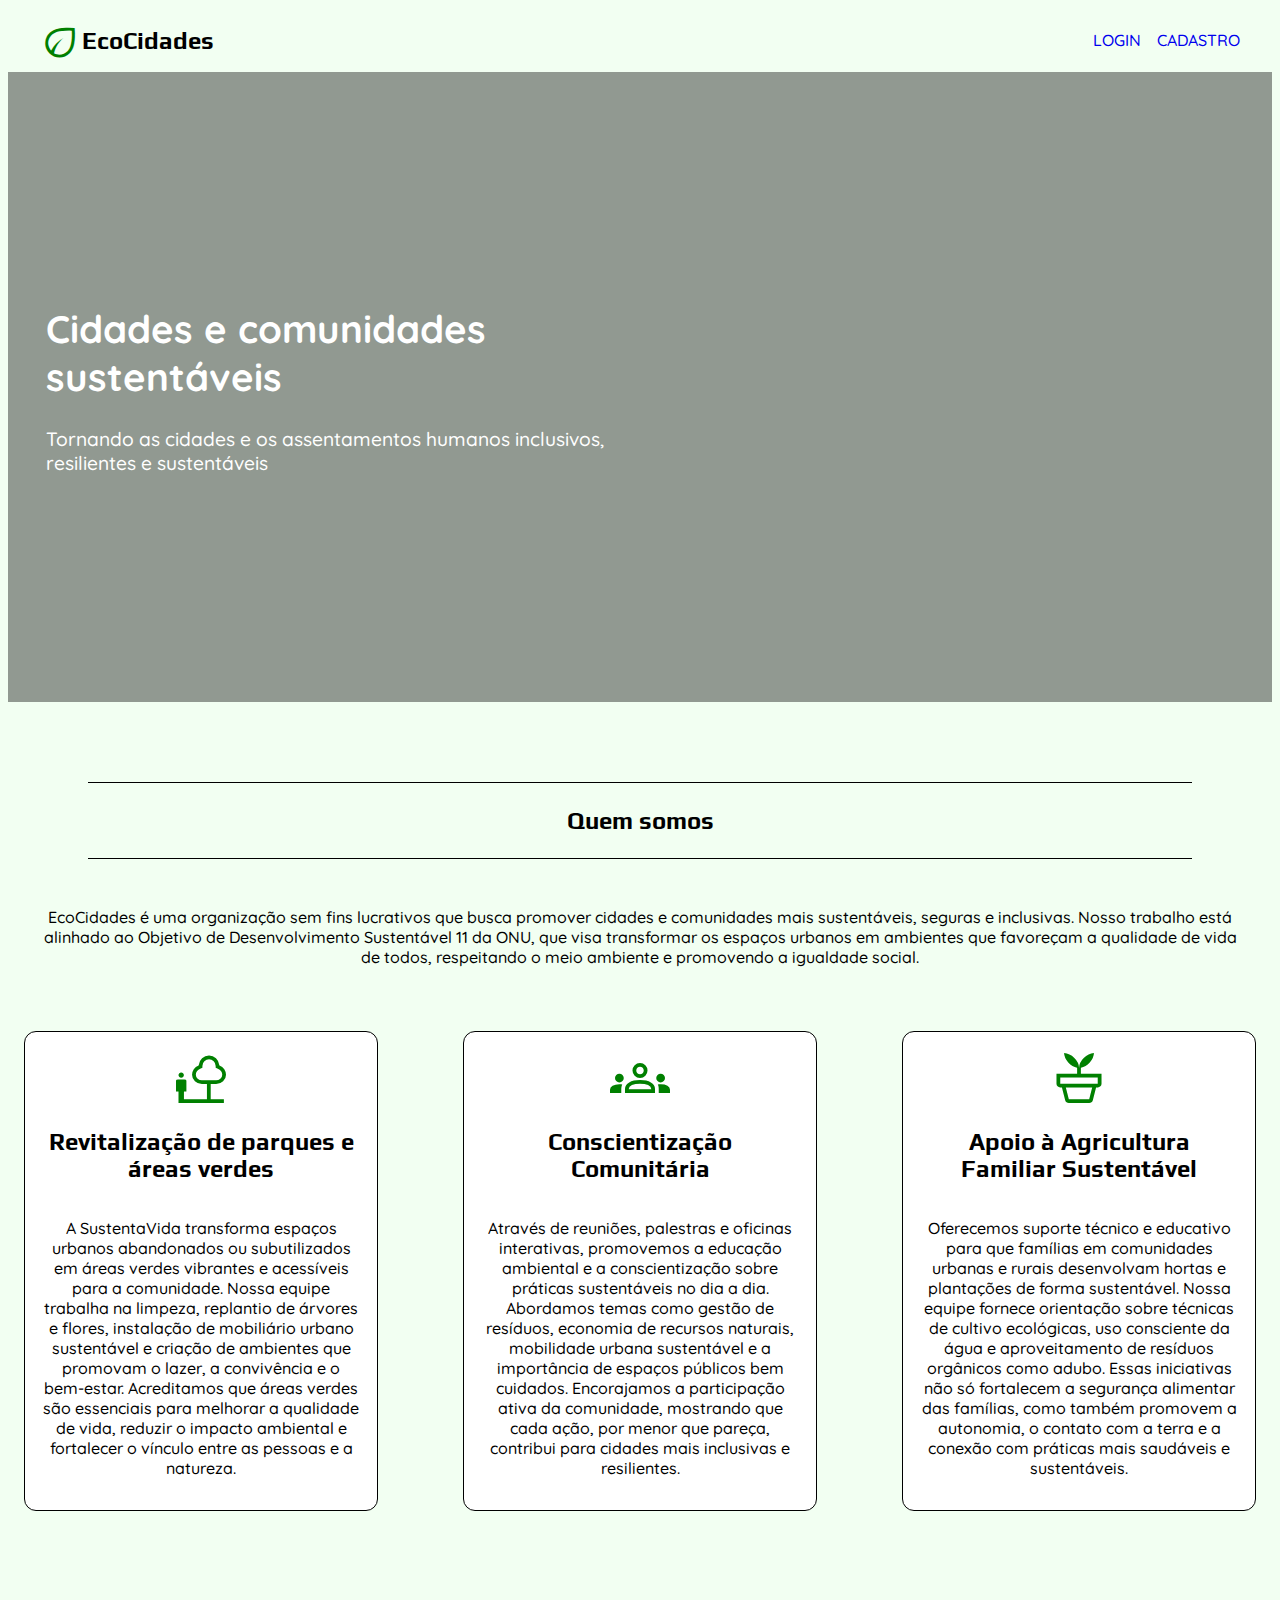
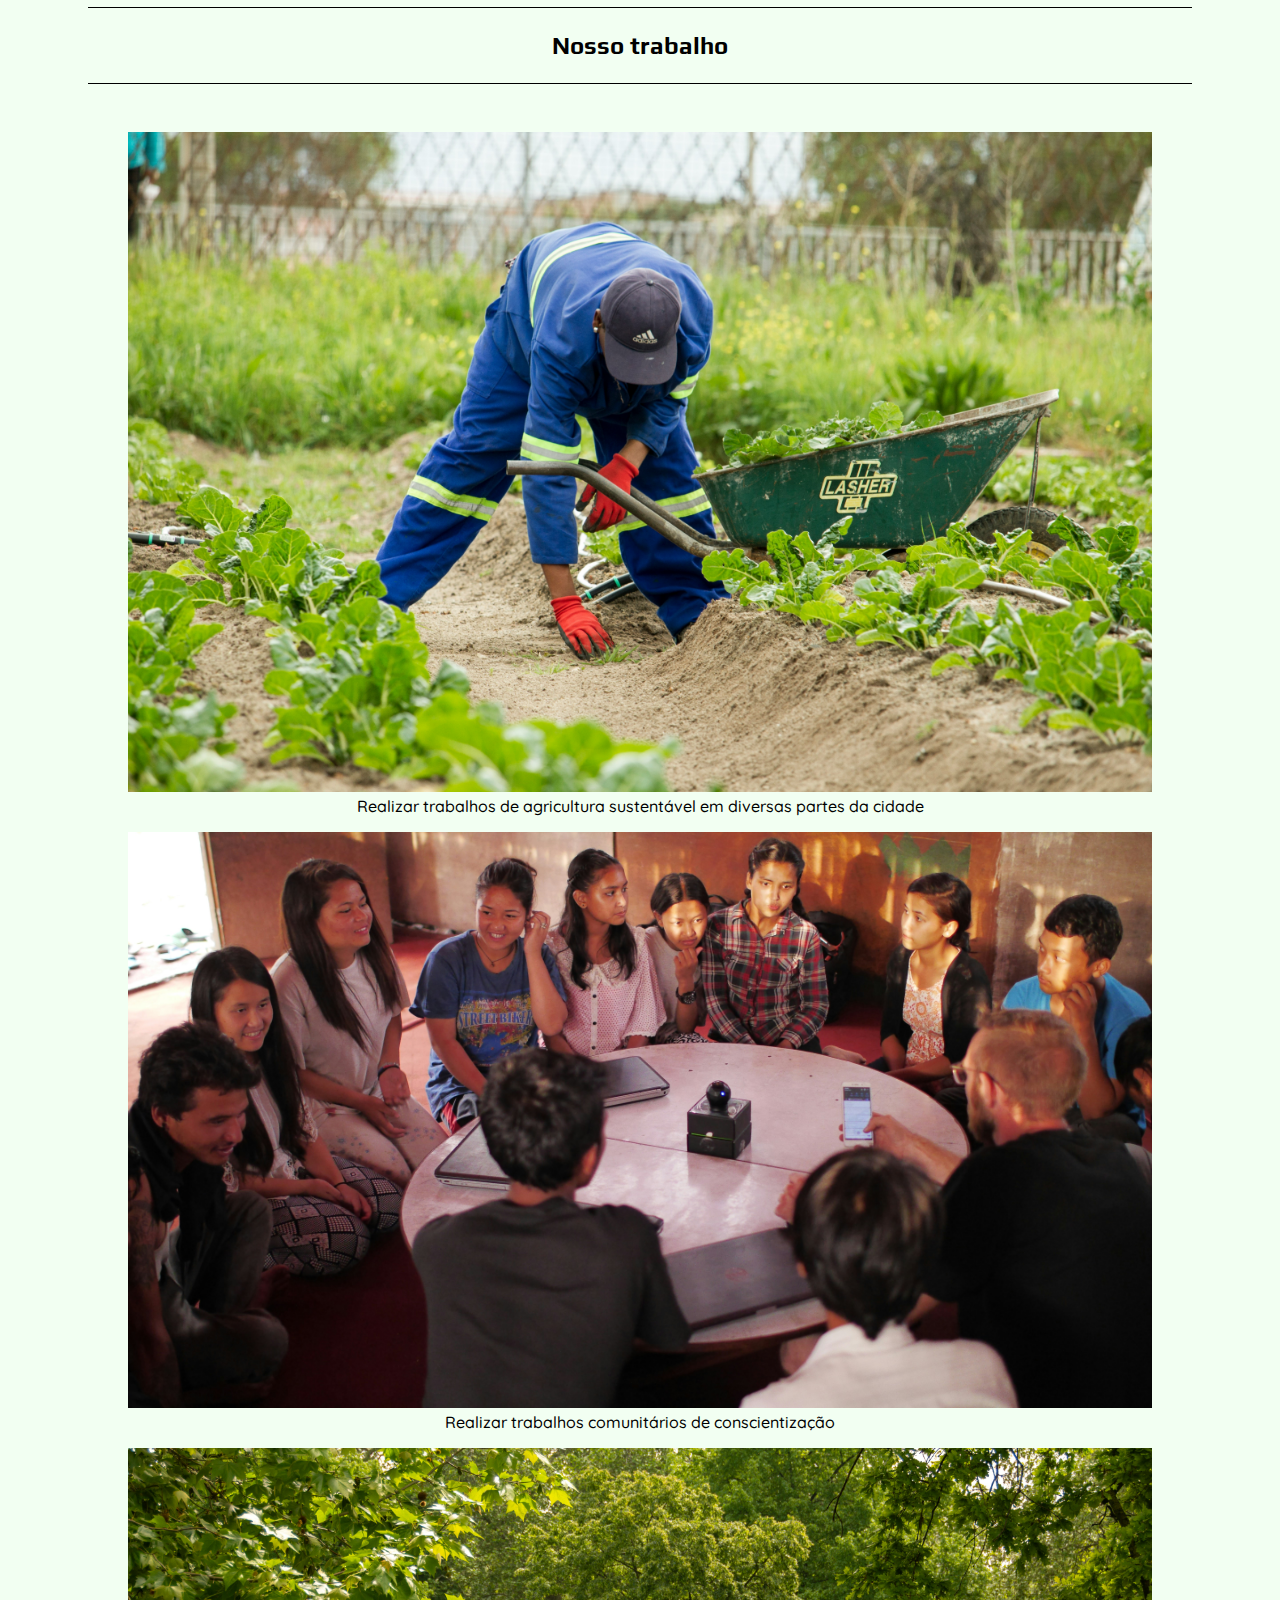
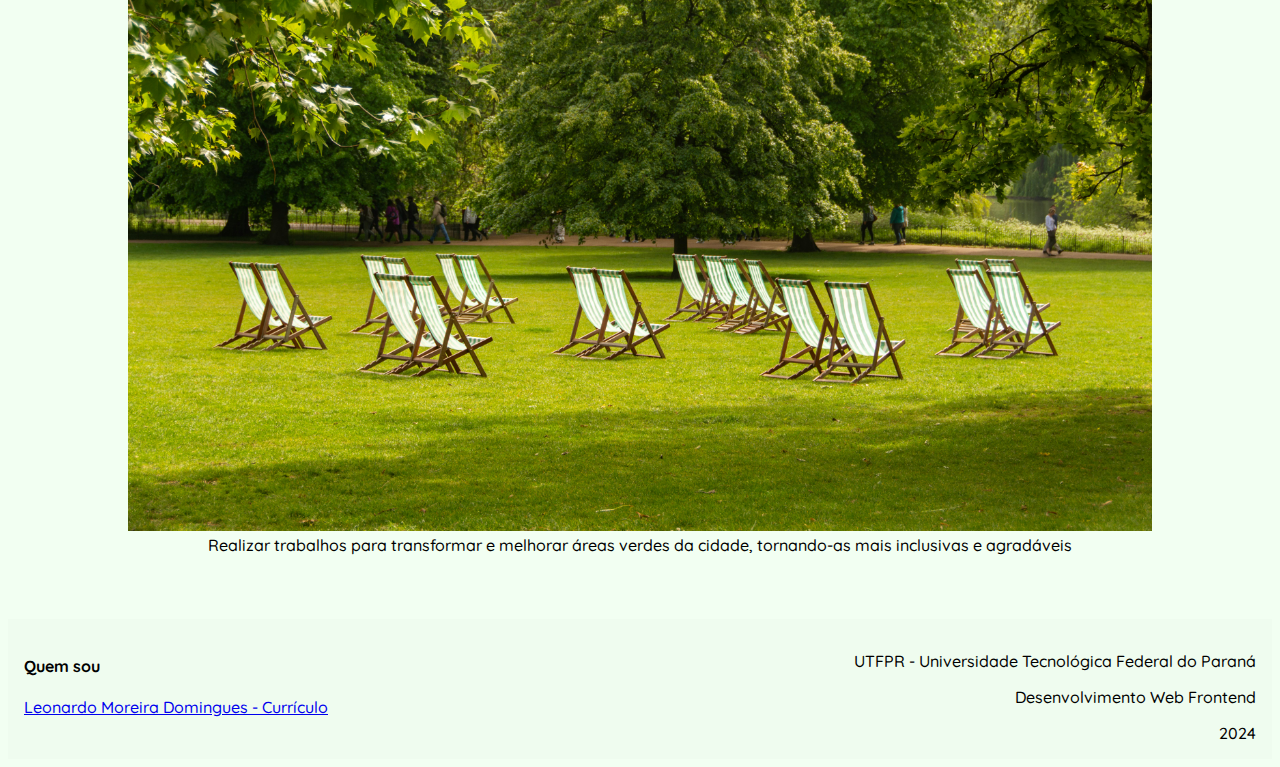
==== index.html @ 53bfeb35 "Adicionado CV ao projeto" ====
<!DOCTYPE html>
<meta charset="UTF-8" />
<html>

<head>
  <title>EcoCidades</title>
  <link href="https://fonts.googleapis.com/css2?family=Material+Icons" rel="stylesheet" />
  <link href="https://fonts.googleapis.com/css2?family=Material+Symbols+Outlined" rel="stylesheet" />
  <link rel="stylesheet" href="styles/index.css" />
  <link rel="preconnect" href="https://fonts.googleapis.com" />
  <link rel="preconnect" href="https://fonts.gstatic.com" crossorigin />
  <link href="https://fonts.googleapis.com/css2?family=Quicksand:wght@300..700&display=swap" rel="stylesheet" />
  <link href="https://fonts.googleapis.com/css2?family=Play:wght@400;700&display=swap" rel="stylesheet">
  <meta charset="utf-8" />
  <meta http-equiv="X-UA-Compatible" content="IE=edge" />
  <title></title>
  <meta name="description" content="" />
  <meta name="viewport" content="width=device-width, initial-scale=1" />
</head>

<body>
  <header>
    <span class="site-logo">
      <span class="material-symbols-outlined logo"> eco </span>
      <span>EcoCidades</span>
    </span>

    <nav>
      <a href="pages/login.html" class="link-cadastro">LOGIN</a>
      <a href="pages/cadastro.html" class="link-cadastro">CADASTRO</a>
    </nav>
  </header>

  <main>
    <div class="hero-banner">
      <span class="banner-text">
        <h1>Cidades e comunidades sustentáveis</h1>
        <p>
          Tornando as cidades e os assentamentos humanos inclusivos,
          resilientes e sustentáveis
        </p>
      </span>
    </div>
  </main>

  <section class="apresentacao">
    <h2>Quem somos</h2>
    <p>
      EcoCidades é uma organização sem fins lucrativos que busca promover
      cidades e comunidades mais sustentáveis, seguras e inclusivas. Nosso
      trabalho está alinhado ao Objetivo de Desenvolvimento Sustentável 11 da
      ONU, que visa transformar os espaços urbanos em ambientes que favoreçam
      a qualidade de vida de todos, respeitando o meio ambiente e promovendo a
      igualdade social.
    </p>
  </section>

  <section class="cards">
    <div class="card">
      <span class="material-symbols-outlined card-icon"> nature_people </span>
      <h2>Revitalização de parques e áreas verdes</h2>
      <p>
        A SustentaVida transforma espaços urbanos abandonados ou subutilizados em áreas verdes vibrantes e acessíveis
        para a comunidade. Nossa equipe trabalha na limpeza, replantio de árvores e flores, instalação de mobiliário
        urbano sustentável e criação de ambientes que promovam o lazer, a convivência e o bem-estar. Acreditamos que
        áreas verdes são essenciais para melhorar a qualidade de vida, reduzir o impacto ambiental e fortalecer o
        vínculo entre as pessoas e a natureza.
      </p>
    </div>
    <div class="card">
      <span class="material-symbols-outlined card-icon"> groups </span>
      <h2>Conscientização Comunitária</h2>
      <p>
        Através de reuniões, palestras e oficinas interativas, promovemos a educação ambiental e a conscientização sobre
        práticas sustentáveis no dia a dia. Abordamos temas como gestão de resíduos, economia de recursos naturais,
        mobilidade urbana sustentável e a importância de espaços públicos bem cuidados. Encorajamos a participação ativa
        da comunidade, mostrando que cada ação, por menor que pareça, contribui para cidades mais inclusivas e
        resilientes.
      </p>
    </div>
    <div class="card">
      <span class="material-symbols-outlined card-icon">
        potted_plant
      </span>
      <h2>Apoio à Agricultura Familiar Sustentável</h2>
      <p>
        Oferecemos suporte técnico e educativo para que famílias em comunidades urbanas e rurais desenvolvam hortas e
        plantações de forma sustentável. Nossa equipe fornece orientação sobre técnicas de cultivo ecológicas, uso
        consciente da água e aproveitamento de resíduos orgânicos como adubo. Essas iniciativas não só fortalecem a
        segurança alimentar das famílias, como também promovem a autonomia, o contato com a terra e a conexão com
        práticas mais saudáveis e sustentáveis.
      </p>
    </div>
  </section>

  <section class="apresentacao">
    <h2>Nosso trabalho</h2>
    <figure class="figure-trabalho">
      <img src="images/plantacao.jpg" alt="Foto de um homem plantando" />
      <figcaption>
        Realizar trabalhos de agricultura sustentável em diversas partes da
        cidade
      </figcaption>
    </figure>
    <figure class="figure-trabalho">
      <img src="images/comunidade.jpg" alt="Foto de um grupo de pessoas reunidas" />
      <figcaption>
        Realizar trabalhos comunitários de conscientização
      </figcaption>
    </figure>
    <figure class="figure-trabalho">
      <img src="images/parque.jpg" alt="Foto de um parque com cadeiras" />
      <figcaption>
        Realizar trabalhos para transformar e melhorar áreas verdes da cidade,
        tornando-as mais inclusivas e agradáveis
      </figcaption>
    </figure>
  </section>

  <footer>
    <div class="footer-links">
      <span class="footer-left">
        <h4>Quem sou</h4>
        <a href="pages/cv-leonardo.html">Leonardo Moreira Domingues - Currículo</a>
      </span>
      <span class="footer-right">
        <p>UTFPR - Universidade Tecnológica Federal do Paraná</p>
        <p>Desenvolvimento Web Frontend</p>
        <p>2024</p>
      </span>
    </div>
  </footer>
</body>

</html>
---- styles/index.css ----
body {
  margin: none;
  font-family: "Quicksand", sans-serif;
  font-optical-sizing: auto;
  font-weight: 500;
  font-style: normal;
  background-color: rgba(0, 255, 0, 0.05);
}
header {
  display: flex;
  align-items: center;
  justify-content: space-between;
  height: 4em;
  padding: 0 2em;
}

header > .site-logo {
  display: flex;
  align-items: center;
  justify-content: space-between;
  width: 10rem;
  font-size: 24px;
  font-family: "Play", sans-serif;
  font-weight: 700;
  font-style: normal;
}

header > nav {
  display: flex;
}

nav > a {
  text-decoration: none;
  margin-left: 1em;
}

.site-logo > .logo {
  font-size: 42px;
  color: green;
}

main {
  background-image: url(../images/hero.jpg);
  height: 70vh;
  background-size: cover;
}

.hero-banner {
  display: flex;
  flex-direction: column;
  justify-content: center;
  align-items: start;
  height: 100%;
  background-color: rgba(0, 0, 0, 0.4);
}

.banner-text {
  margin-left: 2em;
  font-size: larger;
  color: white;
  max-width: 50vw;
}

.figure-trabalho > img {
  width: 80vw;
}

.cards {
  display: flex;
  justify-content: space-between;
}

.apresentacao {
  text-align: center;
  margin: 1em;
  padding: 1em;
}

.apresentacao > h2 {
  text-align: center;
  margin: 2em;
  padding: 1em;
  border-top: 1px solid black;
  border-bottom: 1px solid black;
}

.card {
  display: flex;
  flex-direction: column;
  align-items: center;
  width: 25vw;
  margin: 1em;
  text-align: center;
  border: 1px solid black;
  padding: 1em;
  border-radius: 12px;
  background-color: white;
}

h2{
  font-family: "Play", sans-serif;
  font-weight: 700;
  font-style: normal;
}

.card-icon {
  font-size: 60px;
  color: green;
}

footer {
  padding: 1em;
  margin-top: 2em;
  height: 12vh;
  background-color: rgba(0, 0, 0, 0.01);
}

footer > .footer-links {
  display: flex;
  flex-direction: row;
  align-items: start;
  justify-content: space-between;
  width: 100%;
}

.footer-right {
  text-align: end;
}

.form-cadastro {
  display: flex;
  flex-direction: column;
  justify-content: space-between;
  border: 2px solid gray;
  padding: 1em;
  width: 30vw;
  background-color: white;
}

.form-cadastro > span {
  display: flex;
  flex-direction: column;
  margin: 0.2em;
}

.form-cadastro > input {
  display: flex;
  flex-direction: column;
  margin: 1em 0.2em;
}

.section-form {
  width: 100vw;
  display: flex;
  flex-direction: row;
  justify-content: center;
}

.cadastro {
  height: 32vh;
}

label {
  font-family: "Play", sans-serif;
  font-weight: 700;
  font-style: normal;
}

.login {
  height: 24vh;
}

.container {
  height: 80vh;
  display: flex;
  flex-direction: column;
  justify-content: center;
  background-image: url("../images/hero.jpg");
}
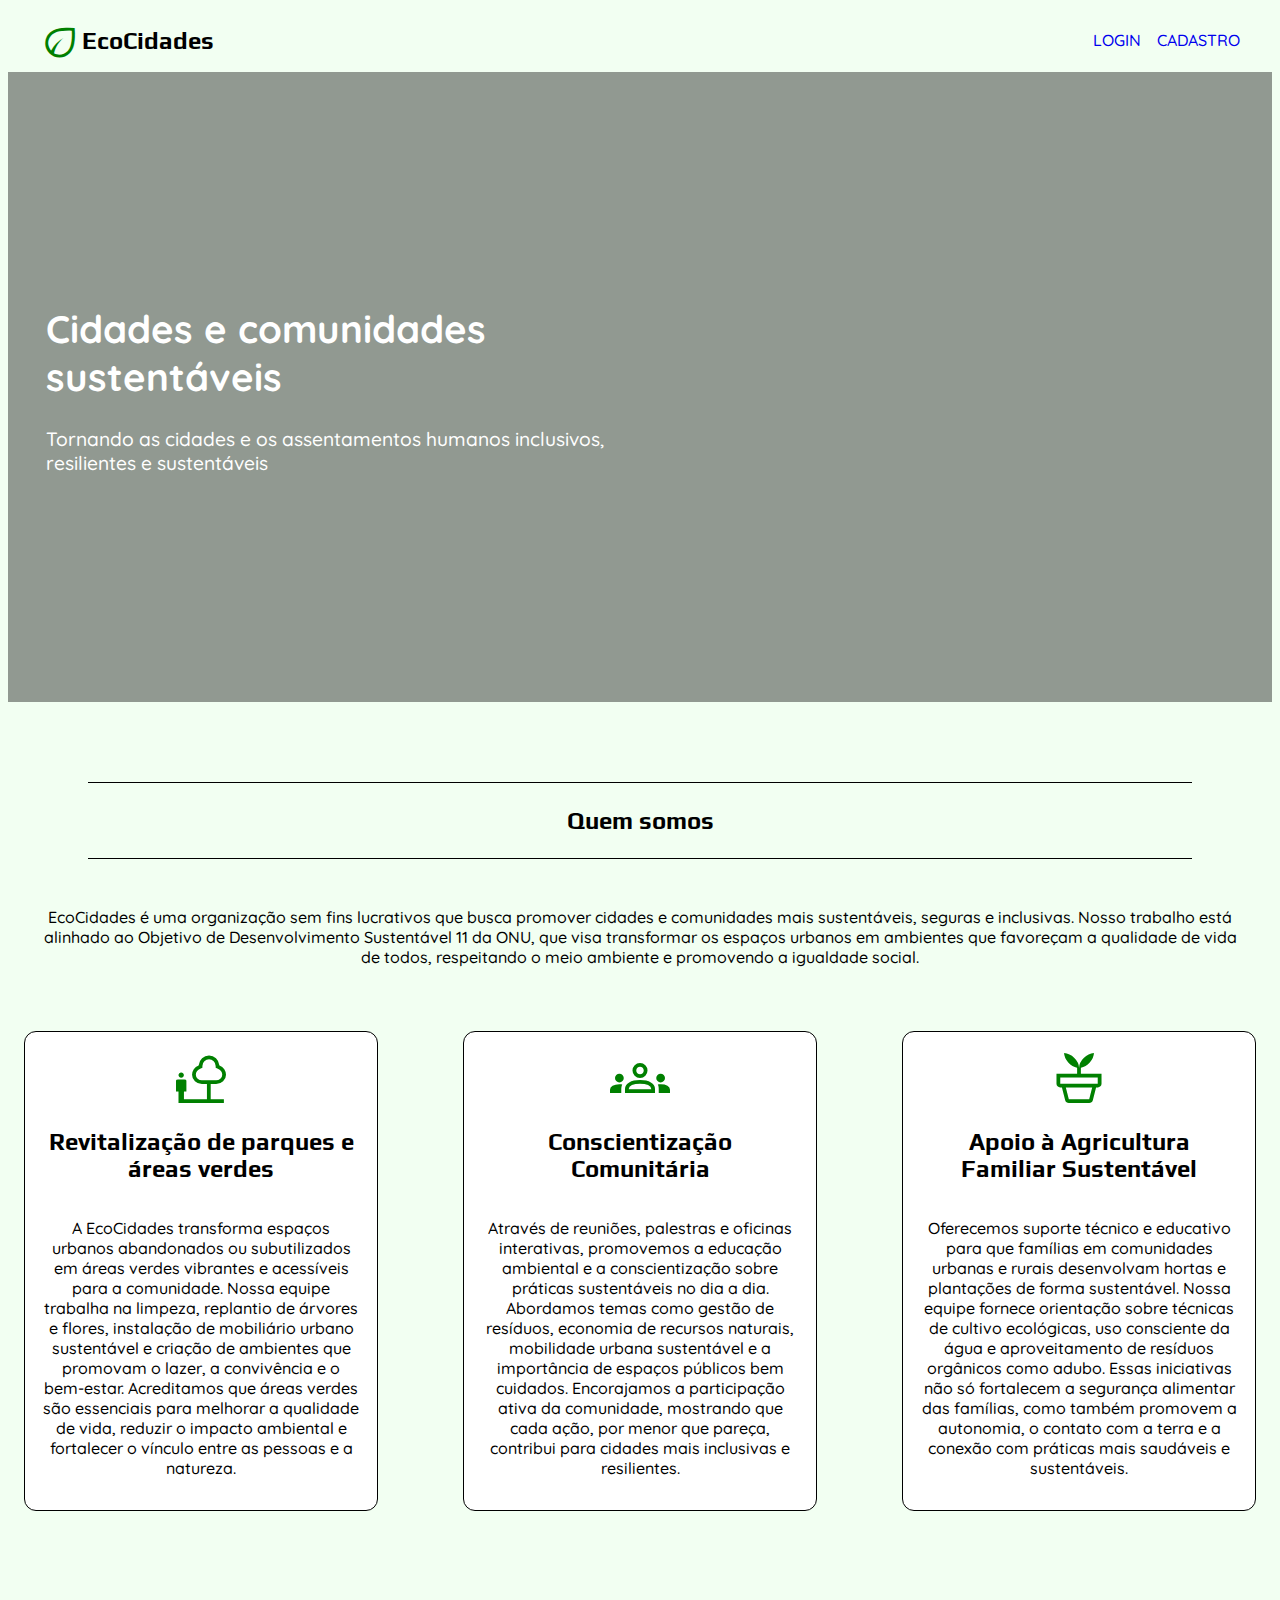
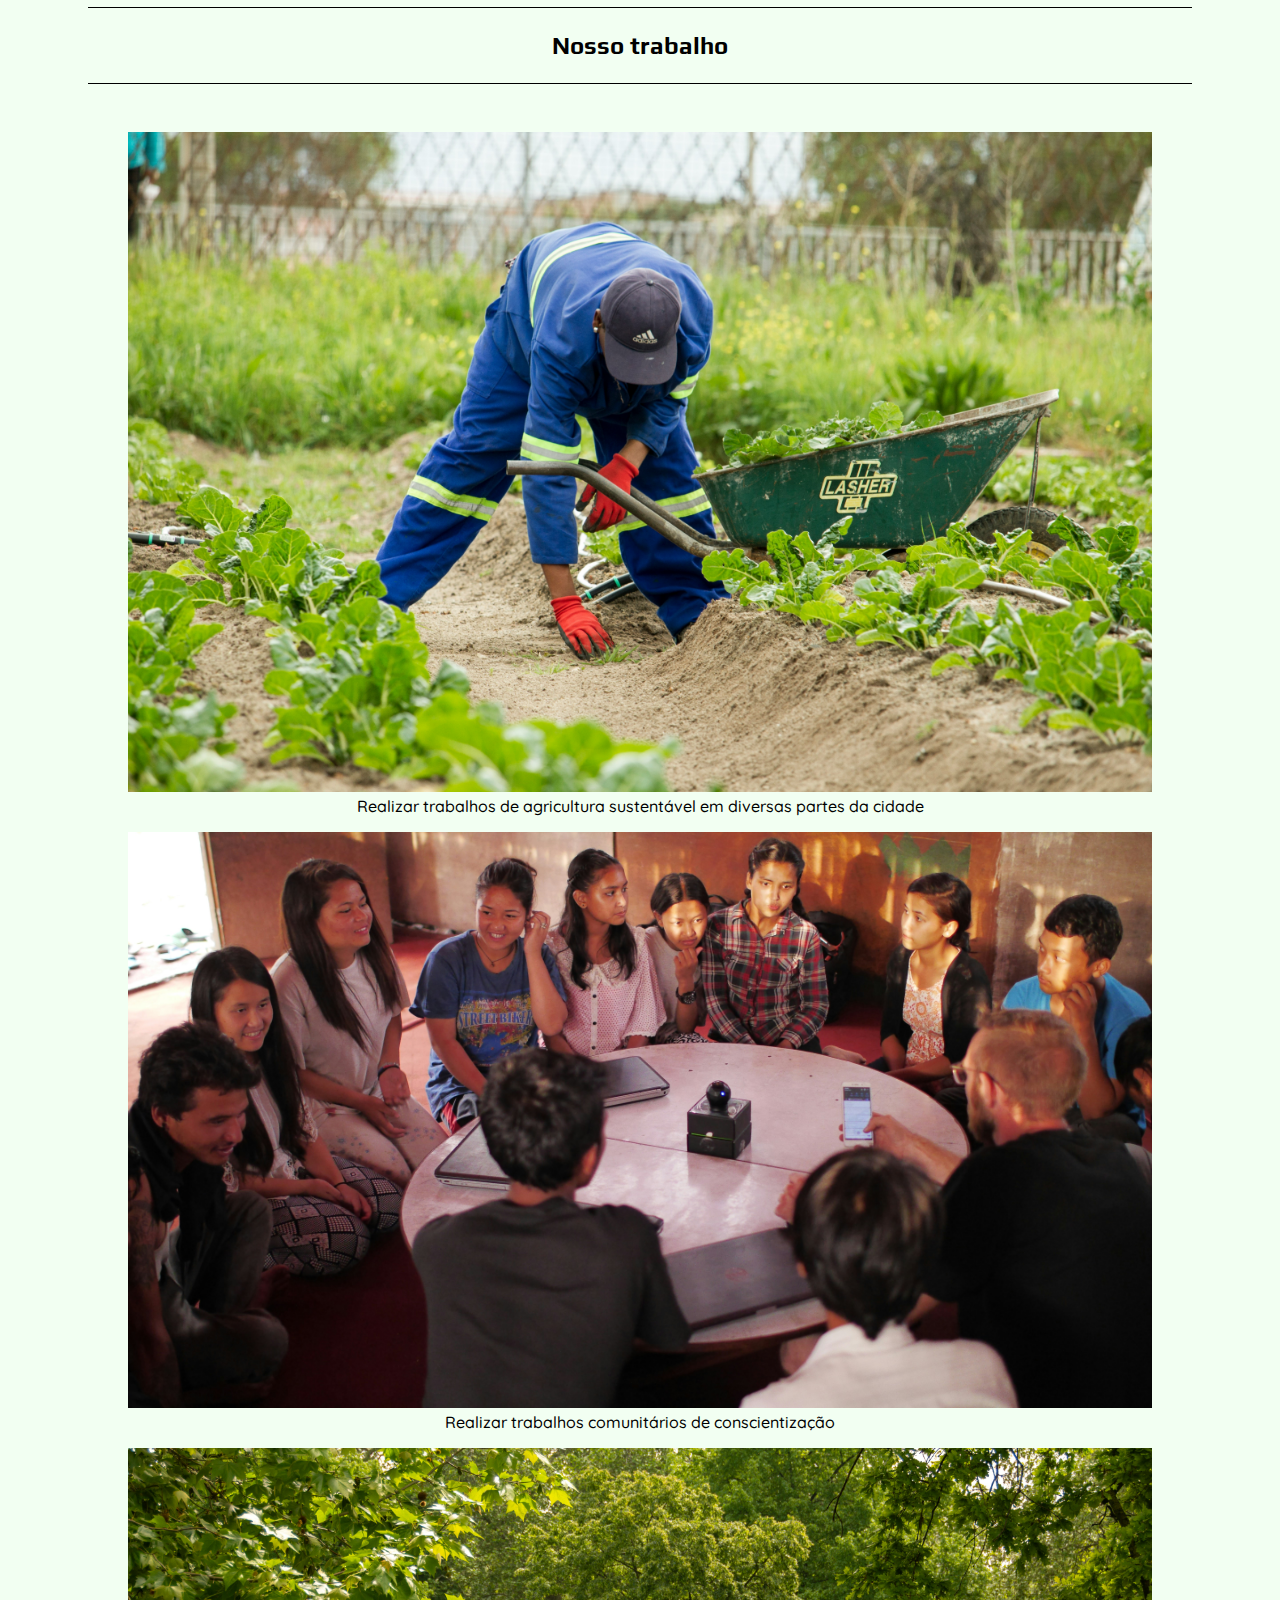
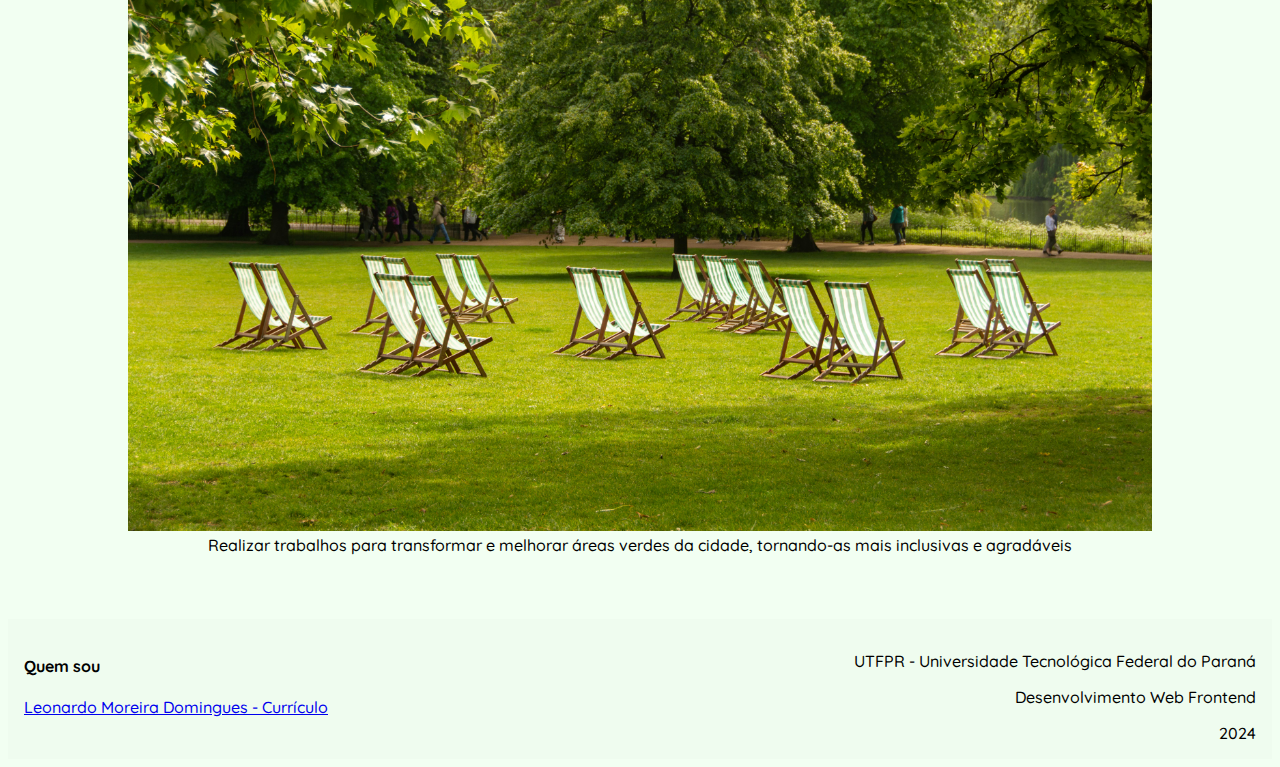
==== commit 6af89ba1: "Corrigido nome da ONG" ====
--- a/index.html
+++ b/index.html
@@ -60,7 +60,7 @@
       <span class="material-symbols-outlined card-icon"> nature_people </span>
       <h2>Revitalização de parques e áreas verdes</h2>
       <p>
-        A SustentaVida transforma espaços urbanos abandonados ou subutilizados em áreas verdes vibrantes e acessíveis
+        A EcoCidades transforma espaços urbanos abandonados ou subutilizados em áreas verdes vibrantes e acessíveis
         para a comunidade. Nossa equipe trabalha na limpeza, replantio de árvores e flores, instalação de mobiliário
         urbano sustentável e criação de ambientes que promovam o lazer, a convivência e o bem-estar. Acreditamos que
         áreas verdes são essenciais para melhorar a qualidade de vida, reduzir o impacto ambiental e fortalecer o
@@ -121,7 +121,7 @@
     <div class="footer-links">
       <span class="footer-left">
         <h4>Quem sou</h4>
-        <a href="pages/cv-leonardo.html">Leonardo Moreira Domingues - Currículo</a>
+        <a href="https://leo-moreira.github.io/cv-web-frontend/">Leonardo Moreira Domingues - Currículo</a>
       </span>
       <span class="footer-right">
         <p>UTFPR - Universidade Tecnológica Federal do Paraná</p>
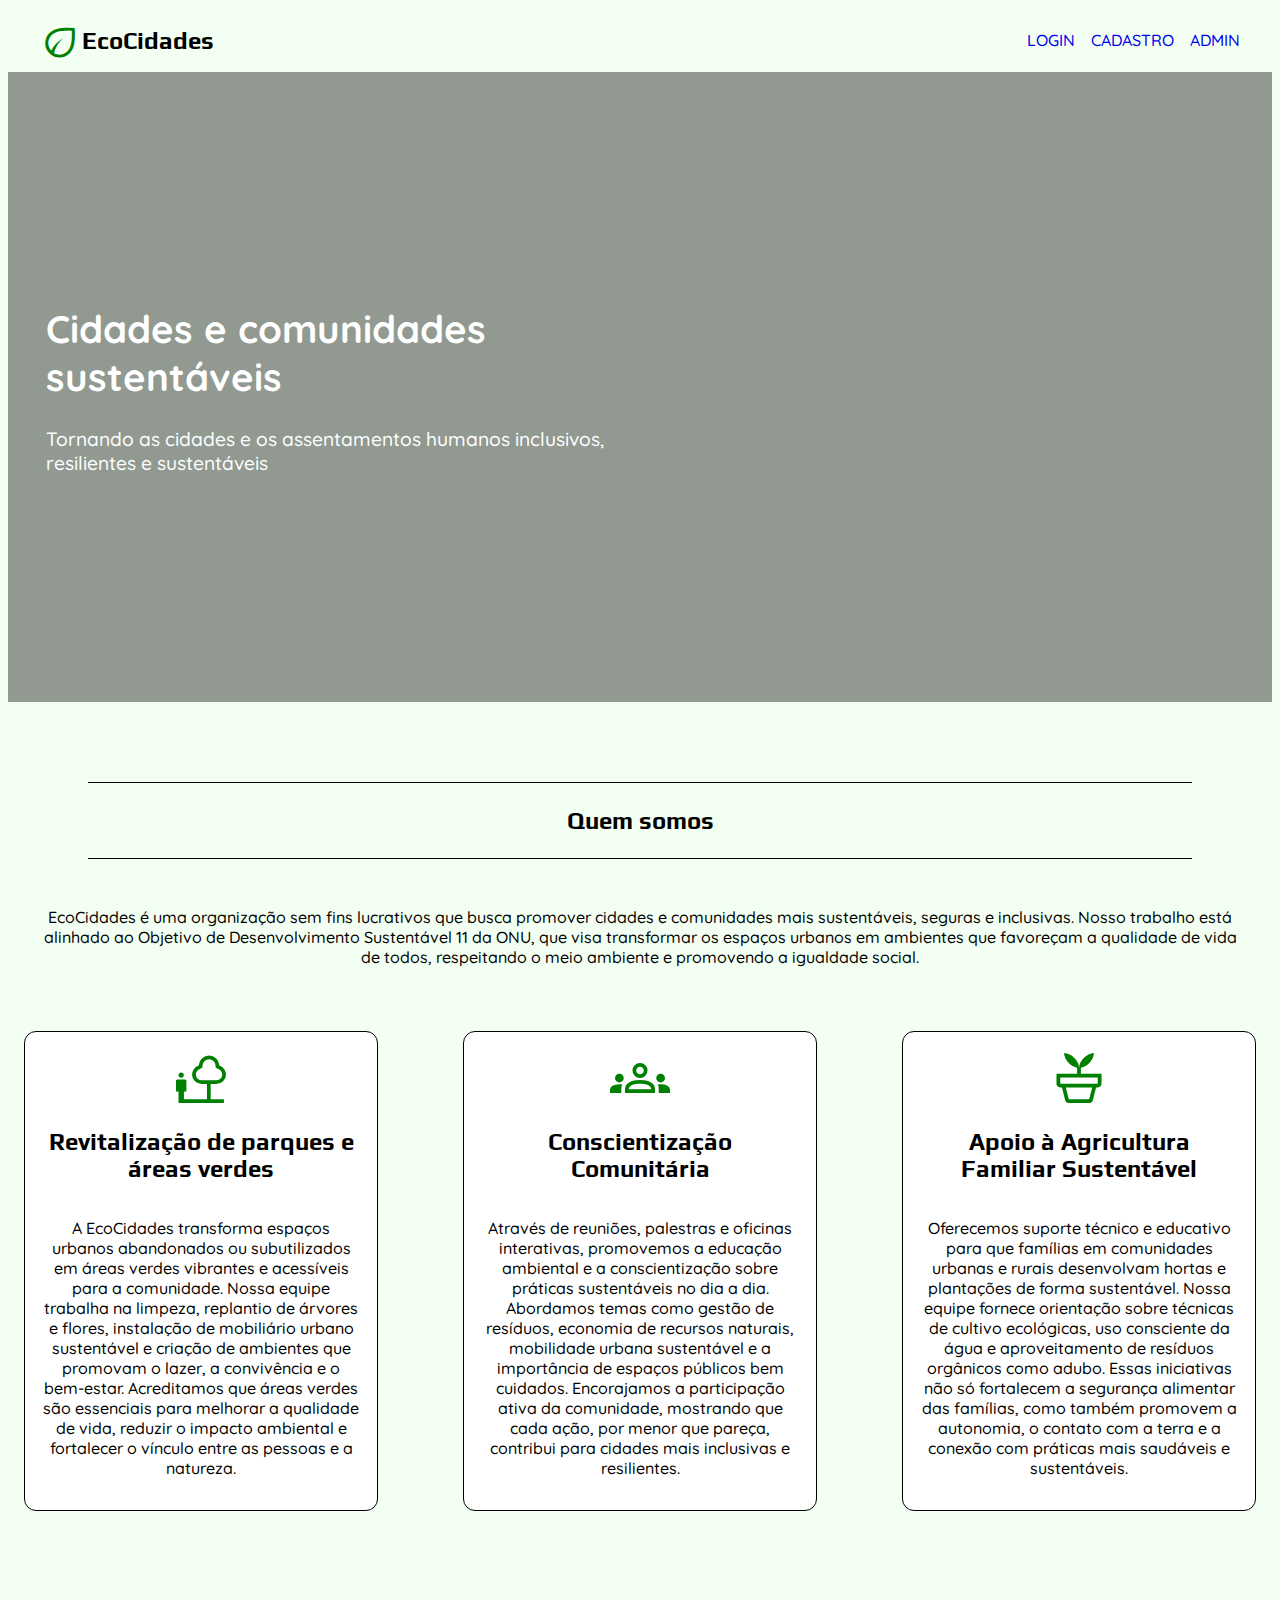
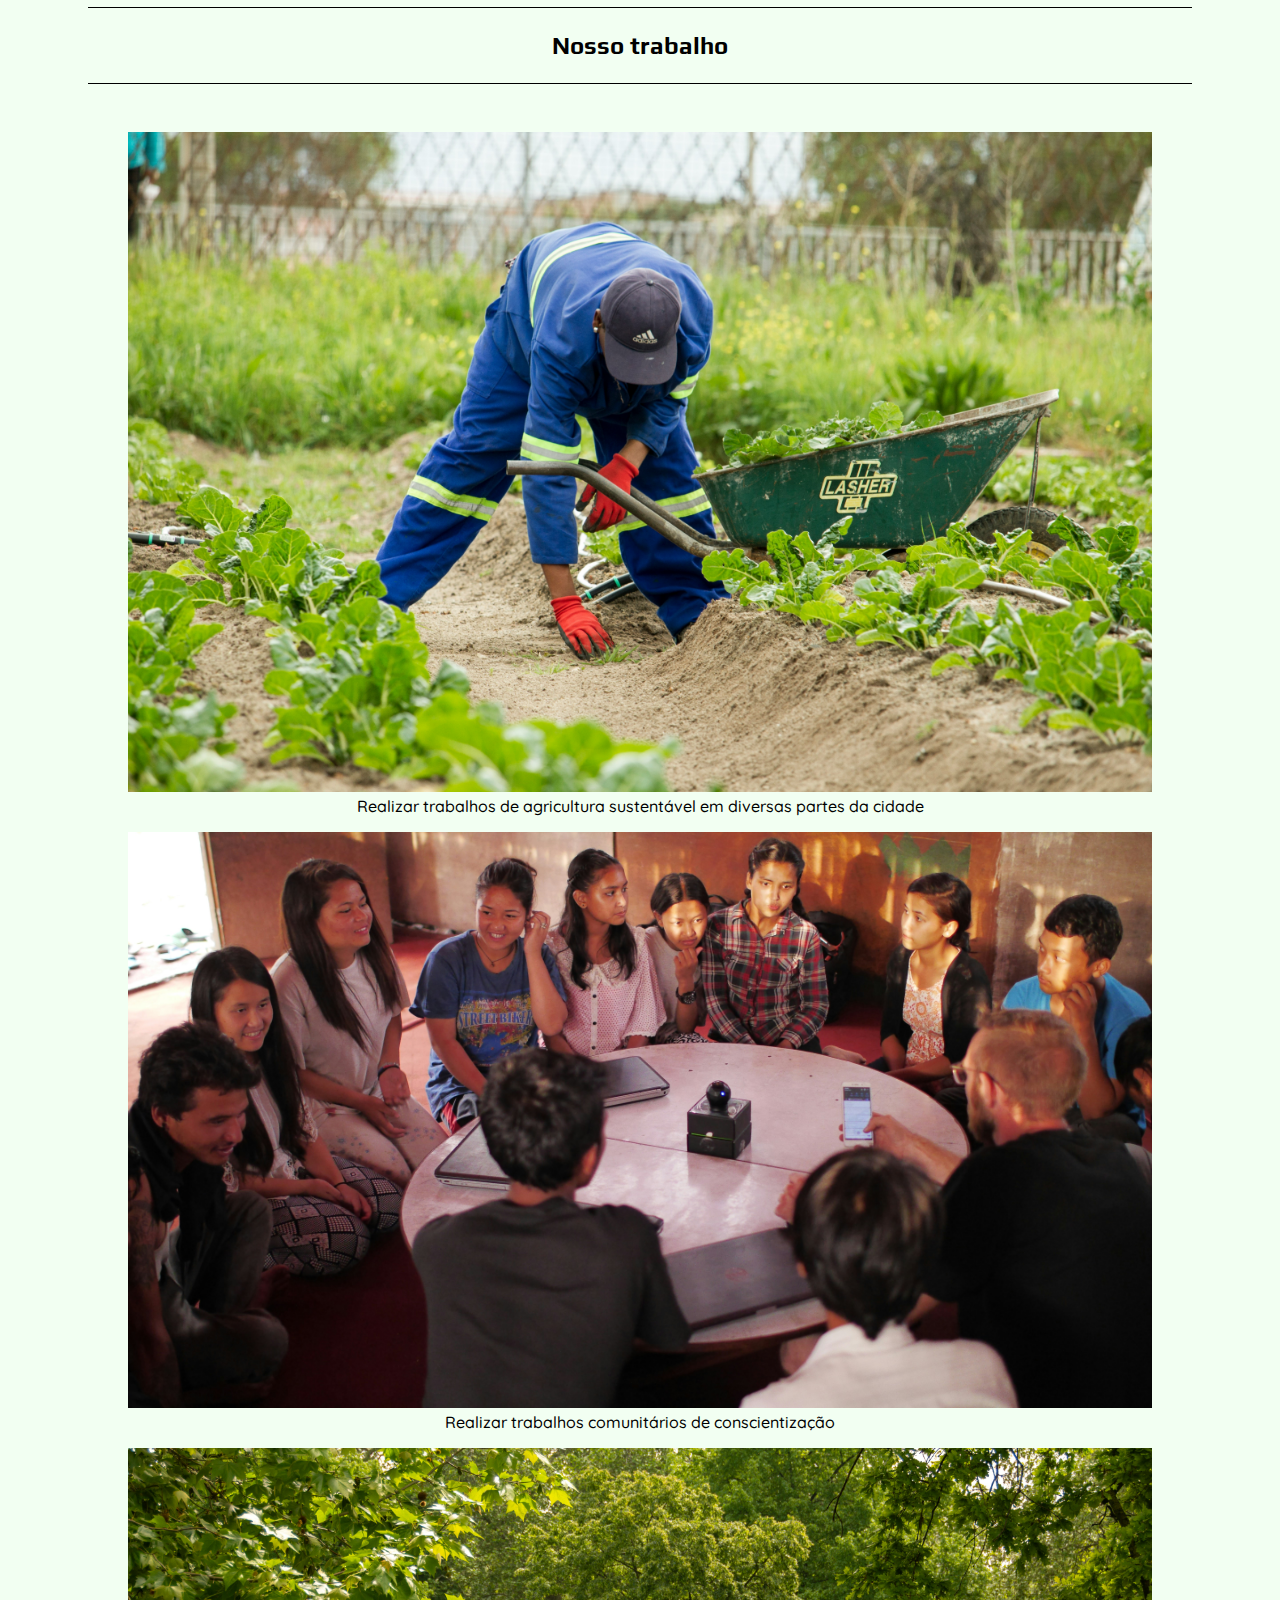
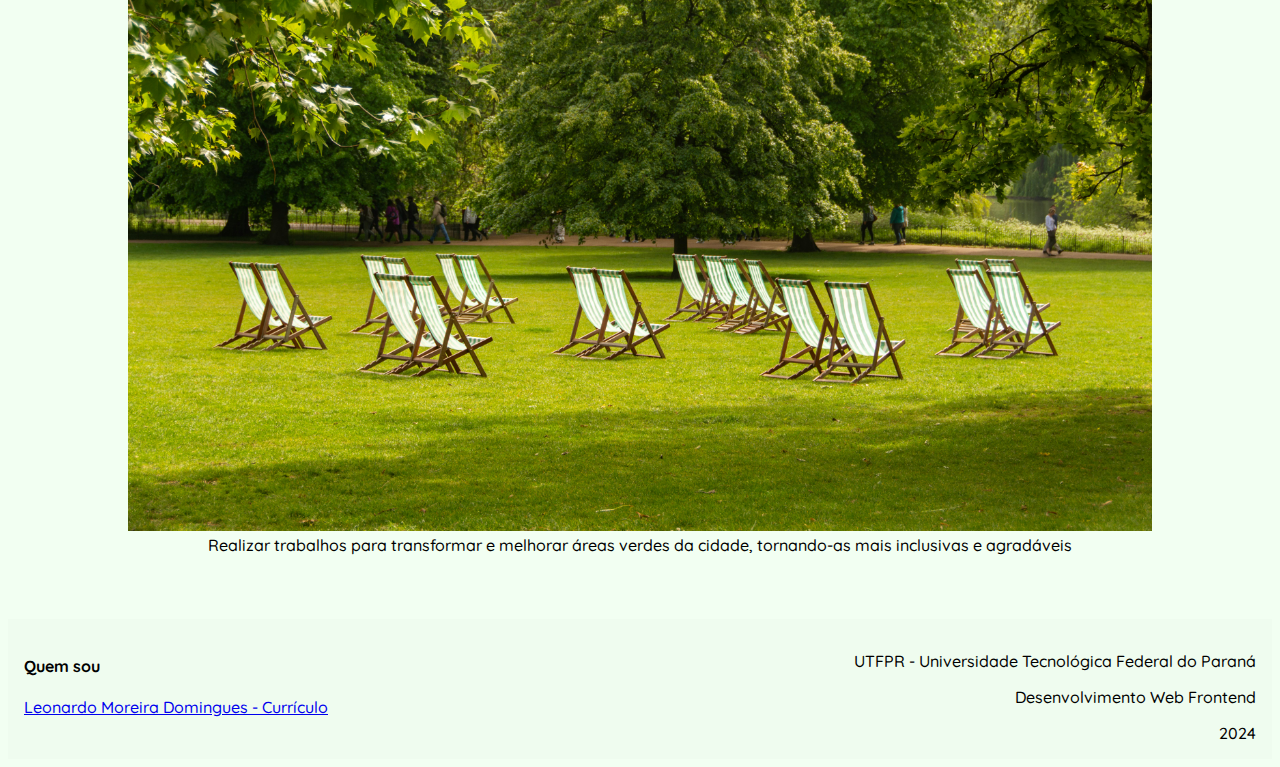
==== commit 36c7f7b1: "Adicionado página de administração e links de navegação" ====
--- a/index.html
+++ b/index.html
@@ -1,6 +1,5 @@
 <!DOCTYPE html>
-<meta charset="UTF-8" />
-<html>
+<html lang="pt">
 
 <head>
   <title>EcoCidades</title>
@@ -13,7 +12,6 @@
   <link href="https://fonts.googleapis.com/css2?family=Play:wght@400;700&display=swap" rel="stylesheet">
   <meta charset="utf-8" />
   <meta http-equiv="X-UA-Compatible" content="IE=edge" />
-  <title></title>
   <meta name="description" content="" />
   <meta name="viewport" content="width=device-width, initial-scale=1" />
 </head>
@@ -28,18 +26,19 @@
     <nav>
       <a href="pages/login.html" class="link-cadastro">LOGIN</a>
       <a href="pages/cadastro.html" class="link-cadastro">CADASTRO</a>
+      <a href="pages/admin.html" class="link-cadastro">ADMIN</a>
     </nav>
   </header>
 
   <main>
     <div class="hero-banner">
-      <span class="banner-text">
+      <div class="banner-text">
         <h1>Cidades e comunidades sustentáveis</h1>
         <p>
           Tornando as cidades e os assentamentos humanos inclusivos,
           resilientes e sustentáveis
         </p>
-      </span>
+      </div>
     </div>
   </main>
 
@@ -119,15 +118,15 @@
 
   <footer>
     <div class="footer-links">
-      <span class="footer-left">
+      <div class="footer-left">
         <h4>Quem sou</h4>
         <a href="https://leo-moreira.github.io/cv-web-frontend/">Leonardo Moreira Domingues - Currículo</a>
-      </span>
-      <span class="footer-right">
+      </div>
+      <div class="footer-right">
         <p>UTFPR - Universidade Tecnológica Federal do Paraná</p>
         <p>Desenvolvimento Web Frontend</p>
         <p>2024</p>
-      </span>
+      </div>
     </div>
   </footer>
 </body>
